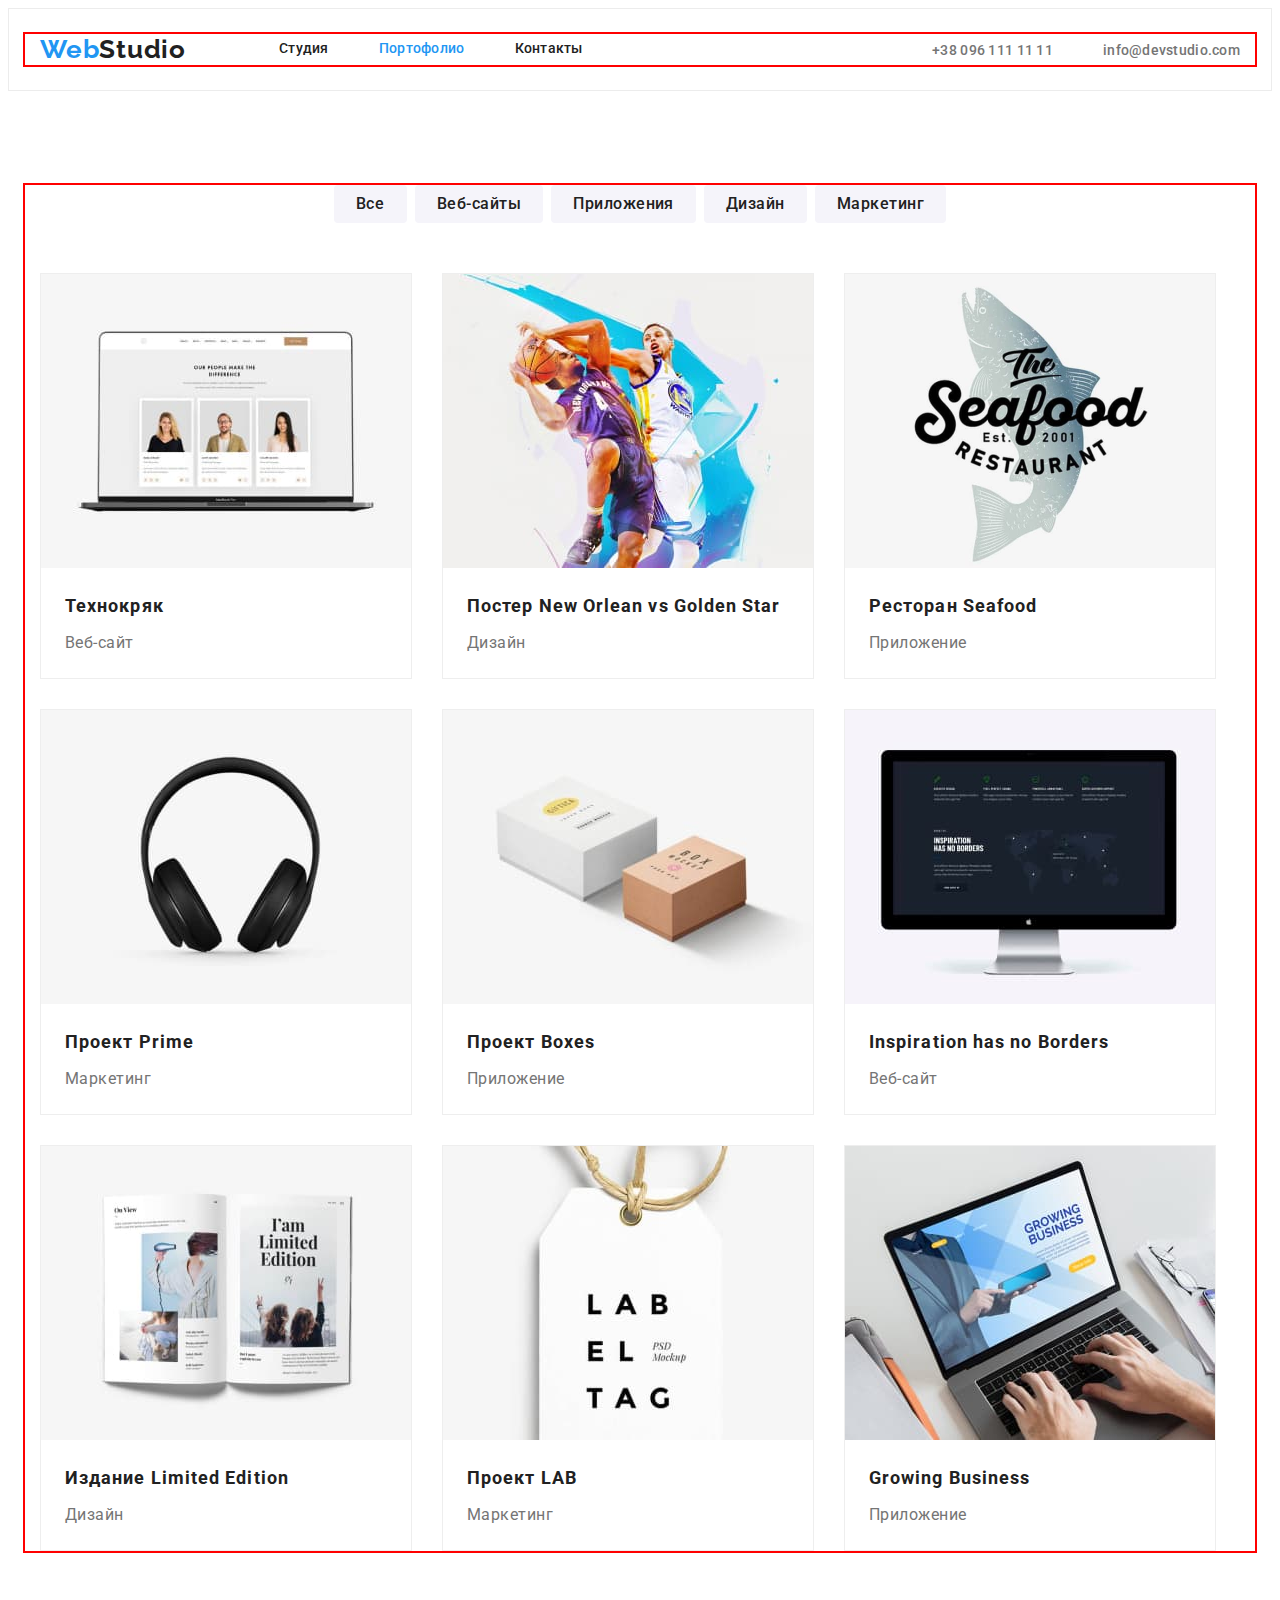
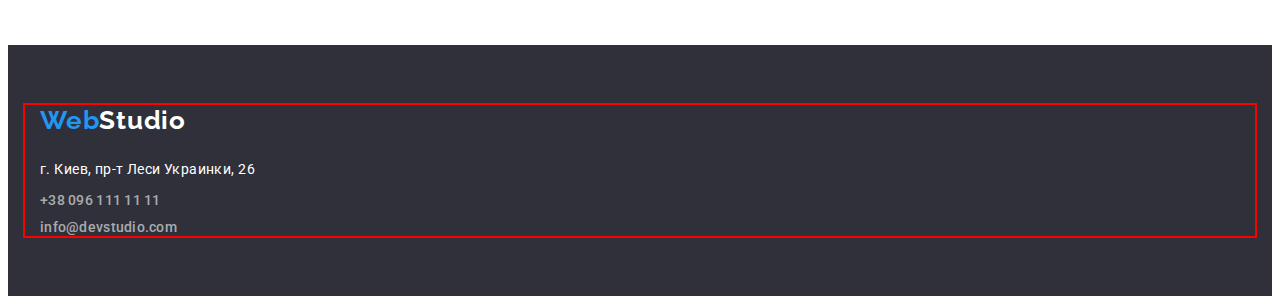
==== portfolio.html @ a1e70c5a "start" ====
<!DOCTYPE html>
<html lang="ru">
  <head>
    <meta charset="UTF-8" />
    <meta http-equiv="X-UA-Compatible" content="IE=edge" />
    <meta name="viewport" content="width=device-width, initial-scale=1.0" />
    <title>Document</title>
    <link rel="preconnect" href="https://fonts.googleapis.com" />
    <link rel="preconnect" href="https://fonts.gstatic.com" crossorigin />
    <link
      href="https://fonts.googleapis.com/css2?family=Raleway:wght@700&family=Roboto:wght@400;500;700;900&display=swap"
      rel="stylesheet"
    />
    <link
      rel="stylesheet"
      href="https://cdnjs.cloudflare.com/ajax/libs/modern-normalize/1.1.0/modern-normalize.min.css"
      integrity="sha512-wpPYUAdjBVSE4KJnH1VR1HeZfpl1ub8YT/NKx4PuQ5NmX2tKuGu6U/JRp5y+Y8XG2tV+wKQpNHVUX03MfMFn9Q=="
      crossorigin="anonymous"
      referrerpolicy="no-referrer"
    />
    <link rel="stylesheet" href="./css/recet.css" />
    <link rel="stylesheet" href="./css/styles.css" />
  </head>
  <body>
    <!--Шапка-->
    <header class="flex-header">
      <div class="container flex-header-nav">
        <nav class="navigation">
          <a href="./index.html" class="logotype link"
            ><span class="accent">Web</span>Studio</a
          >
          <ul class="header-link list">
            <li class="header-link-item">
              <a href="./index.html" class="link">Студия</a>
            </li>
            <li class="header-link-item">
              <a href="./portfolio.html" class="link curren">Портофолио</a>
            </li>
            <li class="header-link-item">
              <a href="" class="link">Контакты</a>
            </li>
          </ul>
        </nav>
        <ul class="list flex-contact">
          <li class="flex-contact-item">
            <a href="tel:+380961111111" class="link link-tel"
              >+38 096 111 11 11</a
            >
          </li>
          <li class="flex-contact-item">
            <a href="mailto:info@devstudio.com" class="link link-mail"
              >info@devstudio.com</a
            >
          </li>
        </ul>
      </div>
    </header>
    <main class="">
      
        <h1 class="visually-hidden">Портфолио</h1>
        <!--Фильтр-->
        <section class="flex-portfolio">
          <div class="container">
          <h2 class="second-btn-title visually-hidden">Кнопки</h2>
          <ul class="list second-btn">
            <li class="flex-second-btn">
              <button type="button" class="second-btn-item">Все</button>
            </li>
            <li class="flex-second-btn">
              <button type="button" class="second-btn-item">Веб-сайты</button>
            </li>
            <li class="flex-second-btn">
              <button type="button" class="second-btn-item">Приложения</button>
            </li>
            <li class="flex-second-btn">
              <button type="button" class="second-btn-item">Дизайн</button>
            </li>
            <li class="flex-second-btn">
              <button type="button" class="second-btn-item">Маркетинг</button>
            </li>
          </ul>
         

          <!--Проекты-->
        
          <h2 class="visually-hidden">Наши проекты</h2>

          <ul class="list flex-project">
            <li class="flex-project-item">
              <a href="" class="link">
                <img
                  src="./image/технокряк.jpg"
                  alt="экран ноутбука с командой"
                  class="flex-img-portfolio"
                  width="370"
                />
                <div class="flex-project-text">
                <h3 class="project-link-title">Технокряк</h3>
                <p class="project-link-item">Веб-сайт</p>
                </div>
              </a>
            </li>
            <li class="flex-project-item">
              <a href="" class="link">
                <img
                  src="./image/постерновыйорлеан.jpg"
                  alt="двое мужчин играют в баскетбол"
                  class="flex-img-portfolio"
                  width="370"
                />
                <div class="flex-project-text">
                <h3 class="project-link-title">
                  Постер <span>New Orlean vs Golden Star</span>
                </h3>
                <p class="project-link-item">Дизайн</p>
                </div>
              </a>
            </li>
            <li class="flex-project-item">
              <a href="" class="link">
                <img
                  src="./image/ресторан.jpg"
                  alt="изображение рыбы с надписями о ресторане"
                  class="flex-img-portfolio"
                  width="370"
                />
                <div class="flex-project-text">
                <h3 class="project-link-title">
                  Ресторан <span>Seafood</span>
                </h3>
                <p class="project-link-item">Приложение</p></div>
              </a>
            </li>
            <li class="flex-project-item">
              <a href="" class="link">
                <img
                  src="./image/проектпраим.jpg"
                  alt="наушники"
                  class="flex-img-portfolio"
                  width="370"
                />
                <div class="flex-project-text">
                <h3 class="project-link-title">Проект <span>Prime</span></h3>
                <p class="project-link-item">Маркетинг</p></div>
              </a>
            </li>
            <li class="flex-project-item">
              <a href="" class="link">
                <img
                  src="./image/проекткоробка.jpg"
                  alt="две картонных коробки"
                  class="flex-img-portfolio"
                  width="370"
                />
                <div class="flex-project-text">
                <h3 class="project-link-title">Проект <span>Boxes</span></h3>
                <p class="project-link-item">Приложение</p></div>
              </a>
            </li>
            <li class="flex-project-item">
              <a href="" class="link">
                <img
                  src="./image/вдохновение.jpg"
                  alt="экран монитора с картой мира"
                  class="flex-img-portfolio"
                  width="370"
                />
                <div class="flex-project-text">
                <h3 class="project-link-title">
                  <span>Inspiration has no Borders</span>
                </h3>
                <p class="project-link-item">Веб-сайт</p></div>
              </a>
            </li>
            <li class="flex-project-item">
              <a href="" class="link">
                <img
                  src="./image/издание.jpg"
                  alt="разворот книги"
                  class="flex-img-portfolio"
                  width="370"
                />
                <div class="flex-project-text">
                <h3 class="project-link-title">
                  Издание <span>Limited Edition</span>
                </h3>
                <p class="project-link-item">Дизайн</p></div>
              </a>
            </li>
            <li class="flex-project-item">
              <a href="" class="link">
                <img
                  src="./image/проектлаб.jpg"
                  alt="бумажная этикетка"
                  class="flex-img-portfolio"
                  width="370"
                />
                <div class="flex-project-text">
                <h3 class="project-link-title">Проект <span>LAB</span></h3>
                <p class="project-link-item">Маркетинг</p></div>
              </a>
            </li>
            <li class="flex-project-item">
              <a href="" class="link">
                <img
                  src="./image/бизнес.jpg"
                  alt="мужчина работает на ноутбуке"
                  class="flex-img-portfolio"
                  width="370"
                />
                <div class="flex-project-text">
                <h3 class="project-link-title">
                  <span>Growing Business</span>
                </h3>
                <p class="project-link-item">Приложение</p></div>
              </a>
            </li>
          </ul>
        </section>
      </div>
    </main>
    <!--Футер-->
    <footer class="footer">
      <div class="container flex-footer">
        <a href="./index.html" class="logotype link logotype-footer"
          ><span class="accent">Web</span>Studio
        </a>

        <address class="address-text-footer">
          г. Киев, пр-т Леси Украинки, 26
        </address>
        <address class="address-nav">
          <a href="tel:+380961111111" class="link link-tel footer-tel"
            >+38 096 111 11 11</a
          >
          <a href="mailto:info@devstudio.com" class="link link-mail footer-mail"
            >info@devstudio.com</a
          >
        </address>
      </div>
    </footer>
  </body>
</html>
---- css/recet.css ----
p,
h1,
h2,
h3,
h4,
h5,
h6 {
  margin: 0;
}
ul,
ol {
  margin: 0;
  padding-left: 0;
}
button {
  cursor: pointer;
}
---- css/styles.css ----
/* цвет акцент color: #2196F3; 
основной цвет текста color: #212121;
вторичный цвет текста color: #757575;
белый цвет текста  на темном фоне color: #FFFFFF;
цвет для телефона в футере color: rgba(255, 255, 255, 0.6);
основной цвет фона background: #FFFFFF;
дополнительный цвет фона background: #F5F4FA;
цвет фона  футера background: #2F303A;
цает кнопки активное состояние background: #2196F3;
цвет кнопки пассивное состояние background: #F5F4FA;
 */
:root {
  --header-text-color: #212121;
  --second-text-color: #757575;
  --accent-text-color: #2196f3;
  --white-text-color: #ffffff;
  --footer-text-tel-color: rgba(255, 255, 255, 0.6);
  --header-background: #ffffff;
  --second-background: #f5f4fa;
  --darck-background: #2f303a;
  --hero-button-text-color: #ffffff;
  --hero-button-background: #2196f3;
  --second-button-text-color: #212121;
  --button-active-background: #2196f3;
  --button-inactive-background: #f5f4fa;
}
body {
  font-family: "Roboto", sans-serif;
  color: #212121;
  background: var(--header-background);
}
.list {
  list-style: none;
}
.link {
  text-decoration: none;
  color: #212121;
}
.link.curren {
  color: #2196f3;
}
.container {
  width: 1200px;
  padding-left: 15px;
  padding-right: 15px;
  margin: 0 auto;
  outline: 2px solid red;
}
.visually-hidden {
  position: absolute;
  white-space: nowrap;
  width: 1px;
  height: 1px;
  overflow: hidden;
  border: 0;
  padding: 0;
  clip: rest(0 0 0 0);
  clip-path: inset(50%);
  margin: -1px;
}
/* ----------------Header------------------ */
.logotype {
  font-family: Raleway;
  font-style: normal;
  font-weight: 700;
  font-size: 26px;
  line-height: 1.19;
  letter-spacing: 0.03em;
  color: var(--header-text-color);
}
.logotype .accent {
  color: var(--accent-text-color);
}

.header-link {
  display: flex;

  margin-left: 93px;
  font-weight: 500;
  font-size: 14px;
  line-height: 1.14;
  letter-spacing: 0.02em;
  color: var(--header-text-color);
}
.header-link-item:not(:last-child) {
  margin-right: 50px;
}

.header-link .link:hover,
.header-link .link:focus {
  color: var(--accent-text-color);
}
.header-link .link {
  display: block;
}
.link.link-tel,
.link.link-mail {
  font-weight: 500;
  font-size: 14px;
  line-height: 1.14;
  letter-spacing: 0.02em;
  color: var(--second-text-color);
}
.link.link-tel:hover,
.link.link-mail:hover,
.link.link-tel:focus,
.link.link-mail:focus {
  color: var(--accent-text-color);
}
.flex-header-nav,
.navigation,
.flex-contact {
  display: flex;
}
.flex-header {
  padding-top: 25px;
  padding-bottom: 25px;
  border: 1px solid #ececec;
}
.flex-header-nav,
.navigation {
  align-items: center;
}
.flex-contact {
  margin-left: auto;
}
.flex-contact-item:not(:last-child) {
  margin-right: 50px;
}

/* -----------------------------Hero------------------------------ */
.hero {
  background: var(--darck-background);
}
.hero-flex {
  padding-top: 200px;
  padding-bottom: 280px;
}
.hero .hero-title {
  font-weight: 900;
  font-size: 44px;
  margin-left: 252px;
  margin-right: 252px;
  line-height: 1.36;
  text-align: center;
  letter-spacing: 0.06em;
  text-transform: uppercase;
  color: var(--white-text-color);
}
.hero-button {
  min-width: 200px;
  min-height: 50px;
  border-radius: 4px;
  border: 1px solid transparent;
  margin-left: 485px;
  margin-right: 485px;
  margin-top: 40px;
  font-family: inherit;
  font-weight: 700;
  font-size: 16px;
  line-height: 1.87;

  text-align: center;
  letter-spacing: 0.06em;
  color: var(--hero-button-text-color);
  background: var(--hero-button-background);
}

.hero-button:hover,
.hero-button:focus {
  background: #188ce8;
}
/* -----------------------Особенности--------------------------- */
.flex-propet {
  padding-top: 94px;
  padding-bottom: 94px;
}
.flex-propet-list {
  display: flex;
}
.propet-item:not(:last-child) {
  margin-right: 30px;
}
.propet-title {
  margin-bottom: 10px;
  font-weight: 700;
  font-size: 14px;
  line-height: 1.14;
  letter-spacing: 0.03em;
  text-transform: uppercase;
  color: var(--header-text-color);
}
.propet-text {
  display: inline-block;
  min-width: 270px;
  min-height: 75px;
  font-weight: normal;
  font-size: 14px;
  line-height: 1.71;
  letter-spacing: 0.03em;
  color: var(--second-text-color);
}
/* ----------------------Чем занимаемся------------------------- */

.flex-work {
  padding-bottom: 94px;
  padding-top: 2px;
}
.section-title {
  font-weight: 700;
  font-size: 36px;
  line-height: 1.17;
  text-align: center;
  letter-spacing: 0.03em;
  color: var(--header-text-color);
}
.picture-work {
  display: flex;
}
.work-title {
  margin-bottom: 50px;
}
.img-work-item {
  display: block;
  width: 370px;
  height: 294px;
}
.img-work-item:not(:last-child) {
  margin-right: 30px;
}
/* ----------------Команда------------------------------------ */
.comand {
  background: var(--second-background);
  padding-top: 94px;
  padding-bottom: 94px;
}
.title-author {
  margin-bottom: 50px;
}
.flex-author {
  display: flex;
}
.author-item {
  flex-direction: column;
  min-width: 270px;
  min-height: 368px;
  box-shadow: 0px 1px 3px rgba(0, 0, 0, 0.12), 0px 1px 1px rgba(0, 0, 0, 0.14),
    0px 2px 1px rgba(0, 0, 0, 0.2);
  border-radius: 0px 0px 4px 4px;
}
.author-item:not(:last-child) {
  margin-right: 30px;
}
.img-author {
  display: block;
  width: 270px;
  height: 260px;
}
.flex-author-text {
  padding-top: 30px;
  padding-bottom: 30px;
}

.author-title {
  font-weight: 500;
  font-size: 16px;
  line-height: 1.19;
  text-align: center;
  letter-spacing: 0.03em;
  color: var(--header-text-color);

  margin-bottom: 10px;
}
.profession {
  font-weight: 400;
  font-size: 16px;
  line-height: 1.19;
  text-align: center;
  letter-spacing: 0.03em;
  color: var(--second-text-color);
}
/* ---------------Кнопки Портфолио------------------------- */

.flex-portfolio {
  padding-top: 94px;
  padding-bottom: 94px;
}
.second-btn {
  display: flex;
  justify-content: center;
}
.flex-second-btn:not(:last-child) {
  margin-right: 8px;
}
.second-btn-item {
  min-width: 73px;
  min-height: 38px;
  border-radius: 4px;
  border: none;
  display: flex;
  padding: 6px 22px;
  font-family: inherit;
  font-weight: 500;
  font-size: 16px;
  line-height: 1.62;
  text-align: center;
  letter-spacing: 0.03em;
  color: var(--second-button-text-color);
  background: var(--button-inactive-background);
}

.second-btn .second-btn-item:hover,
.second-btn .second-btn-item:focus {
  color: var(--hero-button-text-color);
  background: var(--button-active-background);
}
/* ---------------------Наши проекты в портофолио----------------------- */

.flex-project {
  display: flex;
  flex-wrap: wrap;
  margin-top: 50px;
}
.flex-project-item {
  width: 370px;
  height: 404px;
  margin-bottom: 30px;
  margin-right: 30px;
  border: 1px solid #eeeeee;
}
.flex-project-item:nth-child(3n) {
  margin-right: 0;
}
.flex-project-item:nth-last-child(-n + 3) {
  margin-bottom: 0;
}
.flex-img-portfolio {
  display: block;
  width: 370px;
  height: 294px;
}
.flex-project-text {
  padding: 20px 24px;
}
.project-link-title {
  font-weight: bold;
  font-size: 18px;
  line-height: 2;
  letter-spacing: 0.06em;
  color: var(--header-text-color);
}
.project-link-item {
  margin-top: 4px;
  font-weight: normal;
  font-size: 16px;
  line-height: 1.87;
  letter-spacing: 0.03em;
  color: var(--second-text-color);
}
/* ----------------------Footer---------------------------- */
.footer {
  background: var(--darck-background);
  padding-top: 60px;
  padding-bottom: 60px;
}
.flex-footer {
  display: flex;
  flex-direction: column;
}
.address-nav {
  display: flex;
  flex-direction: column;
}
.logotype.logotype-footer {
  color: var(--white-text-color);
  margin-bottom: 22px;
}
.address-text-footer {
  font-weight: 400;
  font-size: 14px;
  line-height: 1.71;
  letter-spacing: 0.03em;
  color: var(--white-text-color);
  font-style: normal;
  margin-bottom: 11px;
}
.footer-tel {
  margin-bottom: 11px;
}
.address-nav .footer-tel,
.address-nav .footer-mail {
  color: var(--footer-text-tel-color);
  font-style: normal;
}
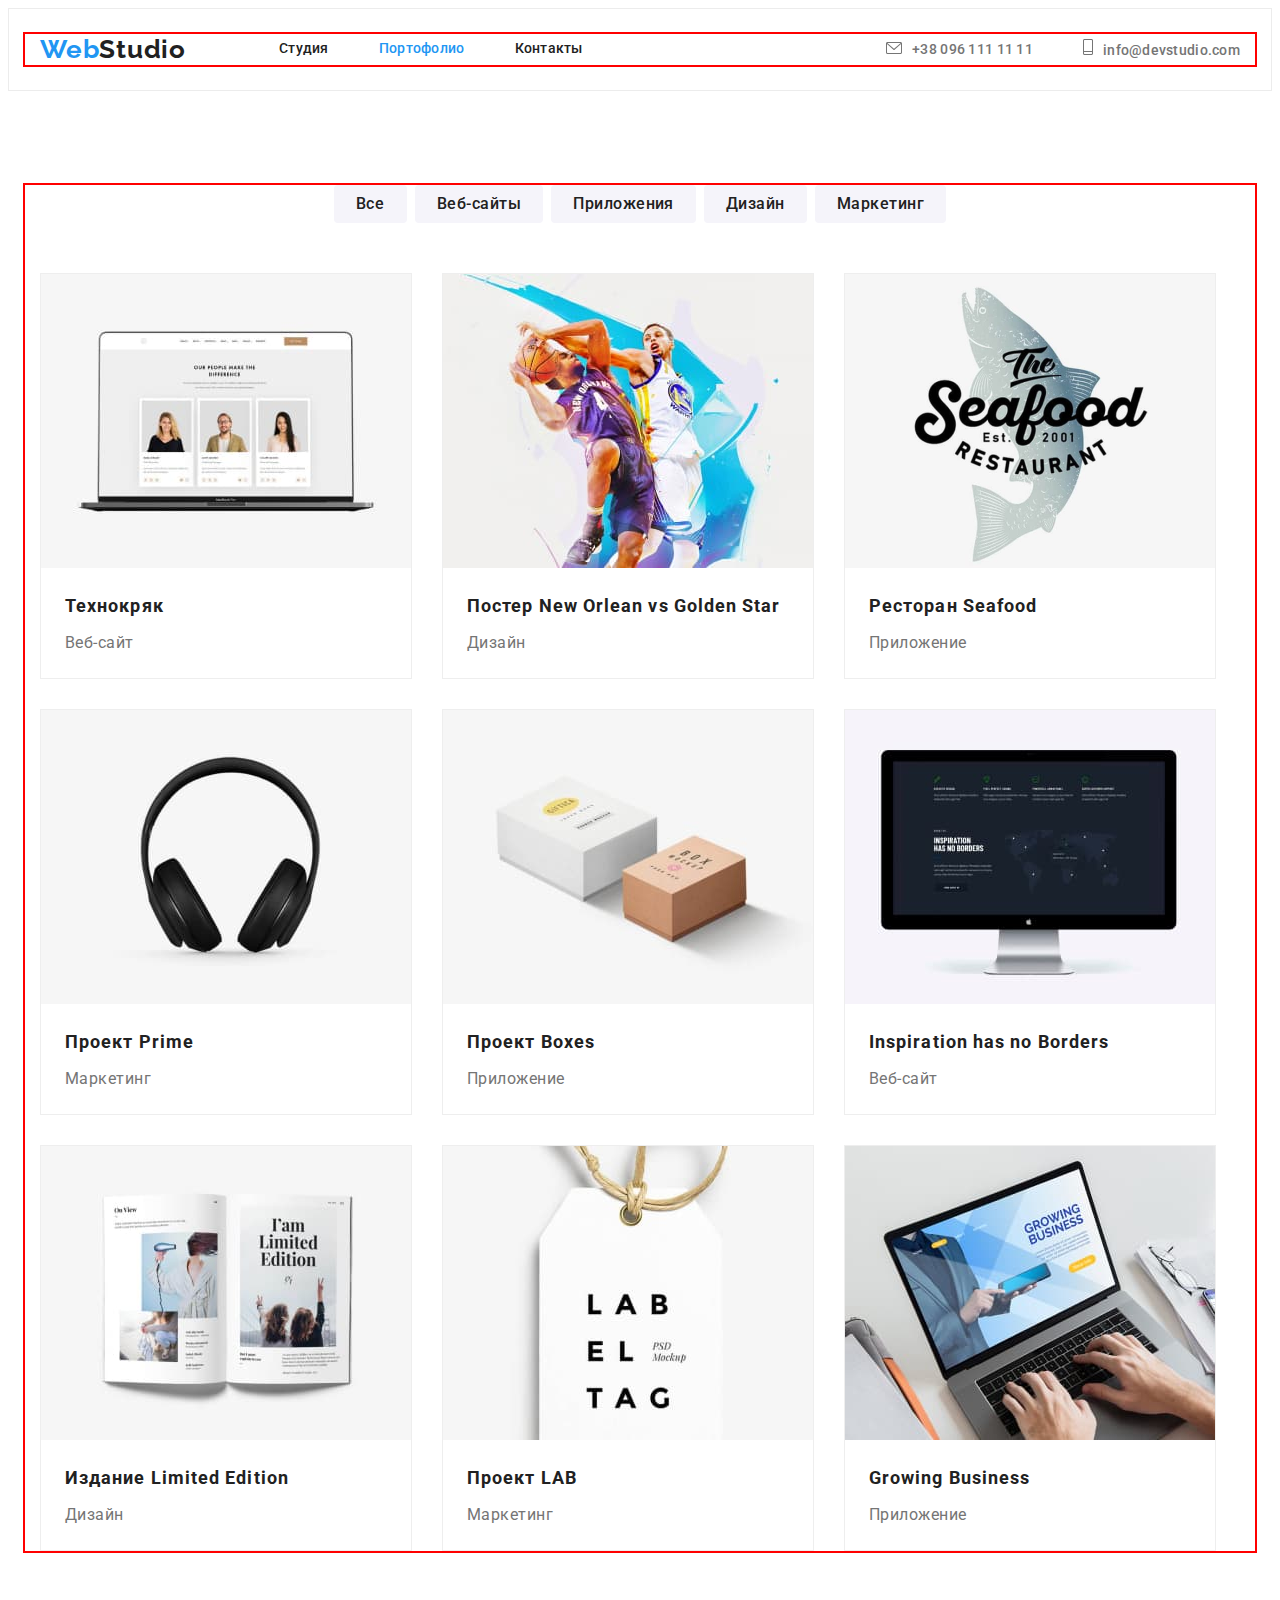
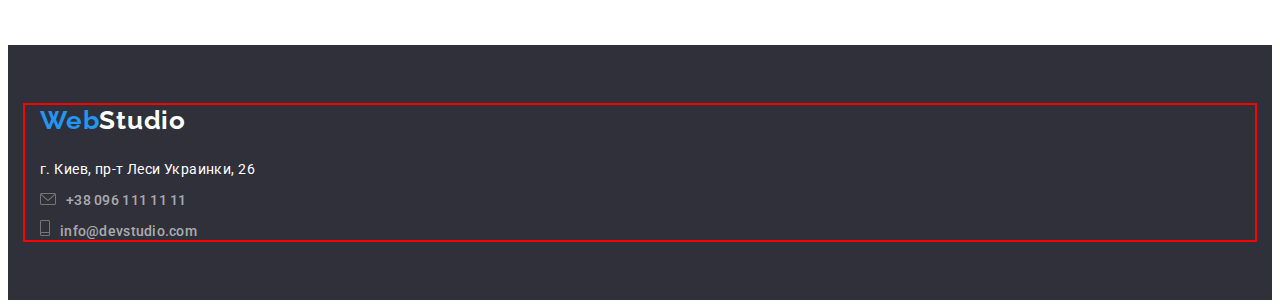
==== commit 10021dd2: "iconmoon" ====
--- a/portfolio.html
+++ b/portfolio.html
@@ -44,8 +44,8 @@
         <ul class="list flex-contact">
           <li class="flex-contact-item">
             <a href="tel:+380961111111" class="link link-tel"
-              >+38 096 111 11 11</a
-            >
+              >+38 096 111 11 11</a>
+            
           </li>
           <li class="flex-contact-item">
             <a href="mailto:info@devstudio.com" class="link link-mail"
--- a/css/styles.css
+++ b/css/styles.css
@@ -99,6 +99,7 @@
   font-size: 14px;
   line-height: 1.14;
   letter-spacing: 0.02em;
+  align-items: center;
   color: var(--second-text-color);
 }
 .link.link-tel:hover,
@@ -107,6 +108,27 @@
 .link.link-mail:focus {
   color: var(--accent-text-color);
 }
+.link.link-tel::before {
+  content: "";
+  display: inline-flex;
+  width: 16px;
+  height: 12px;
+  margin-right: 10px;
+  background-image: url("../image/lette.svg");
+  background-repeat: no-repeat;
+  background-position: center;
+}
+
+.link.link-mail::before {
+  content: "";
+  display: inline-flex;
+  width: 10px;
+  height: 16px;
+  margin-right: 10px;
+  background-image: url("../image/vector.svg");
+  background-repeat: no-repeat;
+  background-position: center;
+}
 .flex-header-nav,
 .navigation,
 .flex-contact {
@@ -131,6 +153,17 @@
 /* -----------------------------Hero------------------------------ */
 .hero {
   background: var(--darck-background);
+  background-image: linear-gradient(
+      rgba(47, 48, 58, 0.4),
+      rgba(47, 48, 58, 0.4)
+    ),
+    url(../image/hero.jpg);
+  background-repeat: no-repeat;
+  background-position: center;
+  background-size: cover;
+  max-height: 600px;
+  width: 1600px;
+  margin: 0 auto;
 }
 .hero-flex {
   padding-top: 200px;
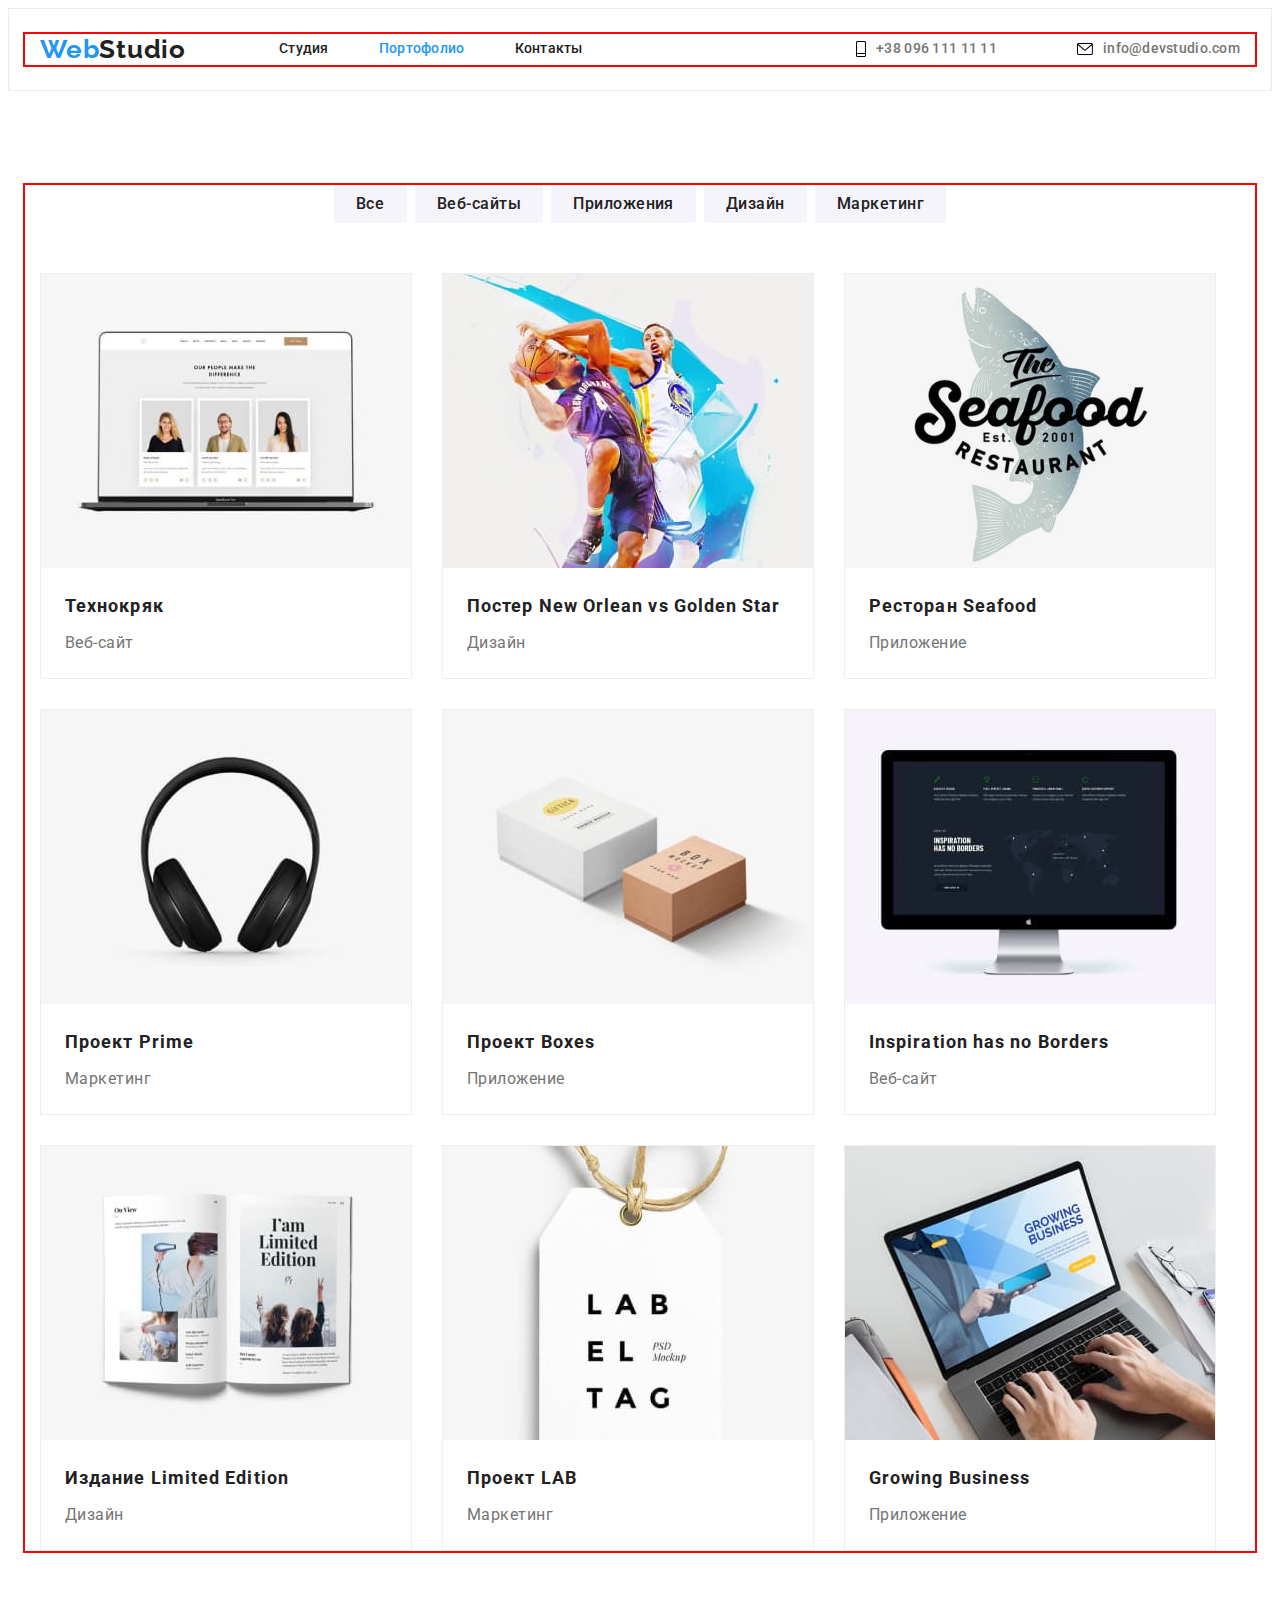
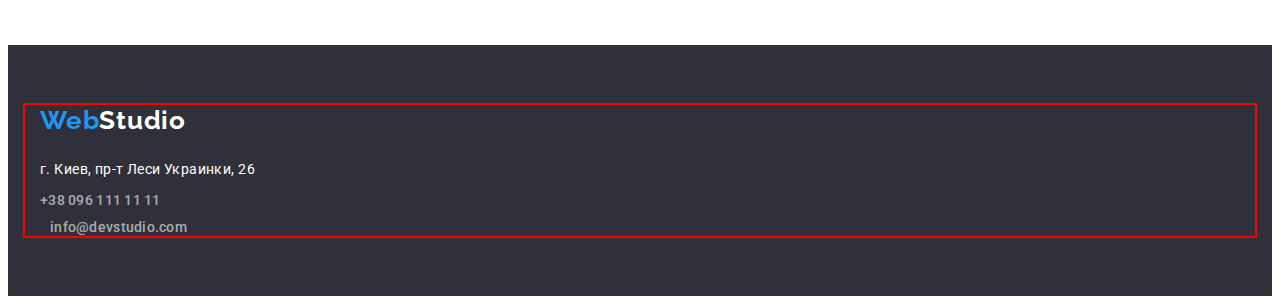
==== commit 05d7b033: "midle homework" ====
--- a/portfolio.html
+++ b/portfolio.html
@@ -23,7 +23,7 @@
   </head>
   <body>
     <!--Шапка-->
-    <header class="flex-header">
+   <header class="flex-header">
       <div class="container flex-header-nav">
         <nav class="navigation">
           <a href="./index.html" class="logotype link"
@@ -31,7 +31,7 @@
           >
           <ul class="header-link list">
             <li class="header-link-item">
-              <a href="./index.html" class="link">Студия</a>
+              <a href="./index.html" class="link ">Студия</a>
             </li>
             <li class="header-link-item">
               <a href="./portfolio.html" class="link curren">Портофолио</a>
@@ -43,11 +43,18 @@
         </nav>
         <ul class="list flex-contact">
           <li class="flex-contact-item">
+            <svg class="flex-tel-icon">
+              <use href="image/iconmoon.svg#icon-vector"></use>
+            </svg>
             <a href="tel:+380961111111" class="link link-tel"
-              >+38 096 111 11 11</a>
-            
+              >+38 096 111 11 11</a
+            >
           </li>
           <li class="flex-contact-item">
+            <svg class="flex-contact-icon">
+              <use href="image/iconmoon.svg#icon-lette"></use>
+            </svg>
+
             <a href="mailto:info@devstudio.com" class="link link-mail"
               >info@devstudio.com</a
             >
--- a/css/styles.css
+++ b/css/styles.css
@@ -108,27 +108,7 @@
 .link.link-mail:focus {
   color: var(--accent-text-color);
 }
-.link.link-tel::before {
-  content: "";
-  display: inline-flex;
-  width: 16px;
-  height: 12px;
-  margin-right: 10px;
-  background-image: url("../image/lette.svg");
-  background-repeat: no-repeat;
-  background-position: center;
-}
-
-.link.link-mail::before {
-  content: "";
-  display: inline-flex;
-  width: 10px;
-  height: 16px;
-  margin-right: 10px;
-  background-image: url("../image/vector.svg");
-  background-repeat: no-repeat;
-  background-position: center;
-}
+
 .flex-header-nav,
 .navigation,
 .flex-contact {
@@ -146,8 +126,32 @@
 .flex-contact {
   margin-left: auto;
 }
+
 .flex-contact-item:not(:last-child) {
   margin-right: 50px;
+}
+.flex-contact-icon {
+  width: 16px;
+  height: 12px;
+}
+.flex-contact-item {
+  display: flex;
+  align-items: center;
+  margin-left: 30px;
+}
+.flex-tel-icon {
+  width: 10px;
+  height: 16px;
+  margin-right: 10px;
+}
+.link.link-mail {
+  margin-left: 10px;
+}
+.flex-contact-item:hover .flex-tel-icon {
+  fill: var(--accent-text-color);
+}
+.flex-contact-item:hover .flex-contact-icon {
+  fill: var(--accent-text-color);
 }
 
 /* -----------------------------Hero------------------------------ */
@@ -162,7 +166,7 @@
   background-position: center;
   background-size: cover;
   max-height: 600px;
-  width: 1600px;
+  max-width: 1600px;
   margin: 0 auto;
 }
 .hero-flex {
@@ -233,6 +237,22 @@
   letter-spacing: 0.03em;
   color: var(--second-text-color);
 }
+.propet-icon {
+  display: flex;
+  width: 270px;
+  height: 120px;
+  background: #f5f4fa;
+  border-radius: 4px;
+  justify-content: center;
+  padding-top: 25px;
+  padding-bottom: 25px;
+  margin-bottom: 30px;
+}
+.propet-icon-item {
+  display: block;
+  width: 70px;
+  height: 70px;
+}
 /* ----------------------Чем занимаемся------------------------- */
 
 .flex-work {
@@ -277,6 +297,7 @@
   flex-direction: column;
   min-width: 270px;
   min-height: 368px;
+  background-color: var(--header-background);
   box-shadow: 0px 1px 3px rgba(0, 0, 0, 0.12), 0px 1px 1px rgba(0, 0, 0, 0.14),
     0px 2px 1px rgba(0, 0, 0, 0.2);
   border-radius: 0px 0px 4px 4px;
@@ -312,6 +333,36 @@
   letter-spacing: 0.03em;
   color: var(--second-text-color);
 }
+.author-icon-list {
+  display: flex;
+  justify-content: center;
+}
+.author-icon-item + .author-icon-item {
+  margin-left: 10px;
+}
+.author-icon-item {
+  margin-top: 16px;
+}
+.author-icon-link:hover {
+  background-color: var(--button-active-background);
+}
+.author-icon-link:hover .author-icon {
+  fill: var(--white-text-color);
+}
+.author-icon-link {
+  display: flex;
+  justify-content: center;
+  align-items: center;
+  width: 44px;
+  height: 44px;
+  background-color: var(--header-background);
+  border-radius: 50%;
+  /* outline: 1px solid red; */
+}
+.author-icon {
+  fill: var(--second-text-color);
+}
+
 /* ---------------Кнопки Портфолио------------------------- */
 
 .flex-portfolio {
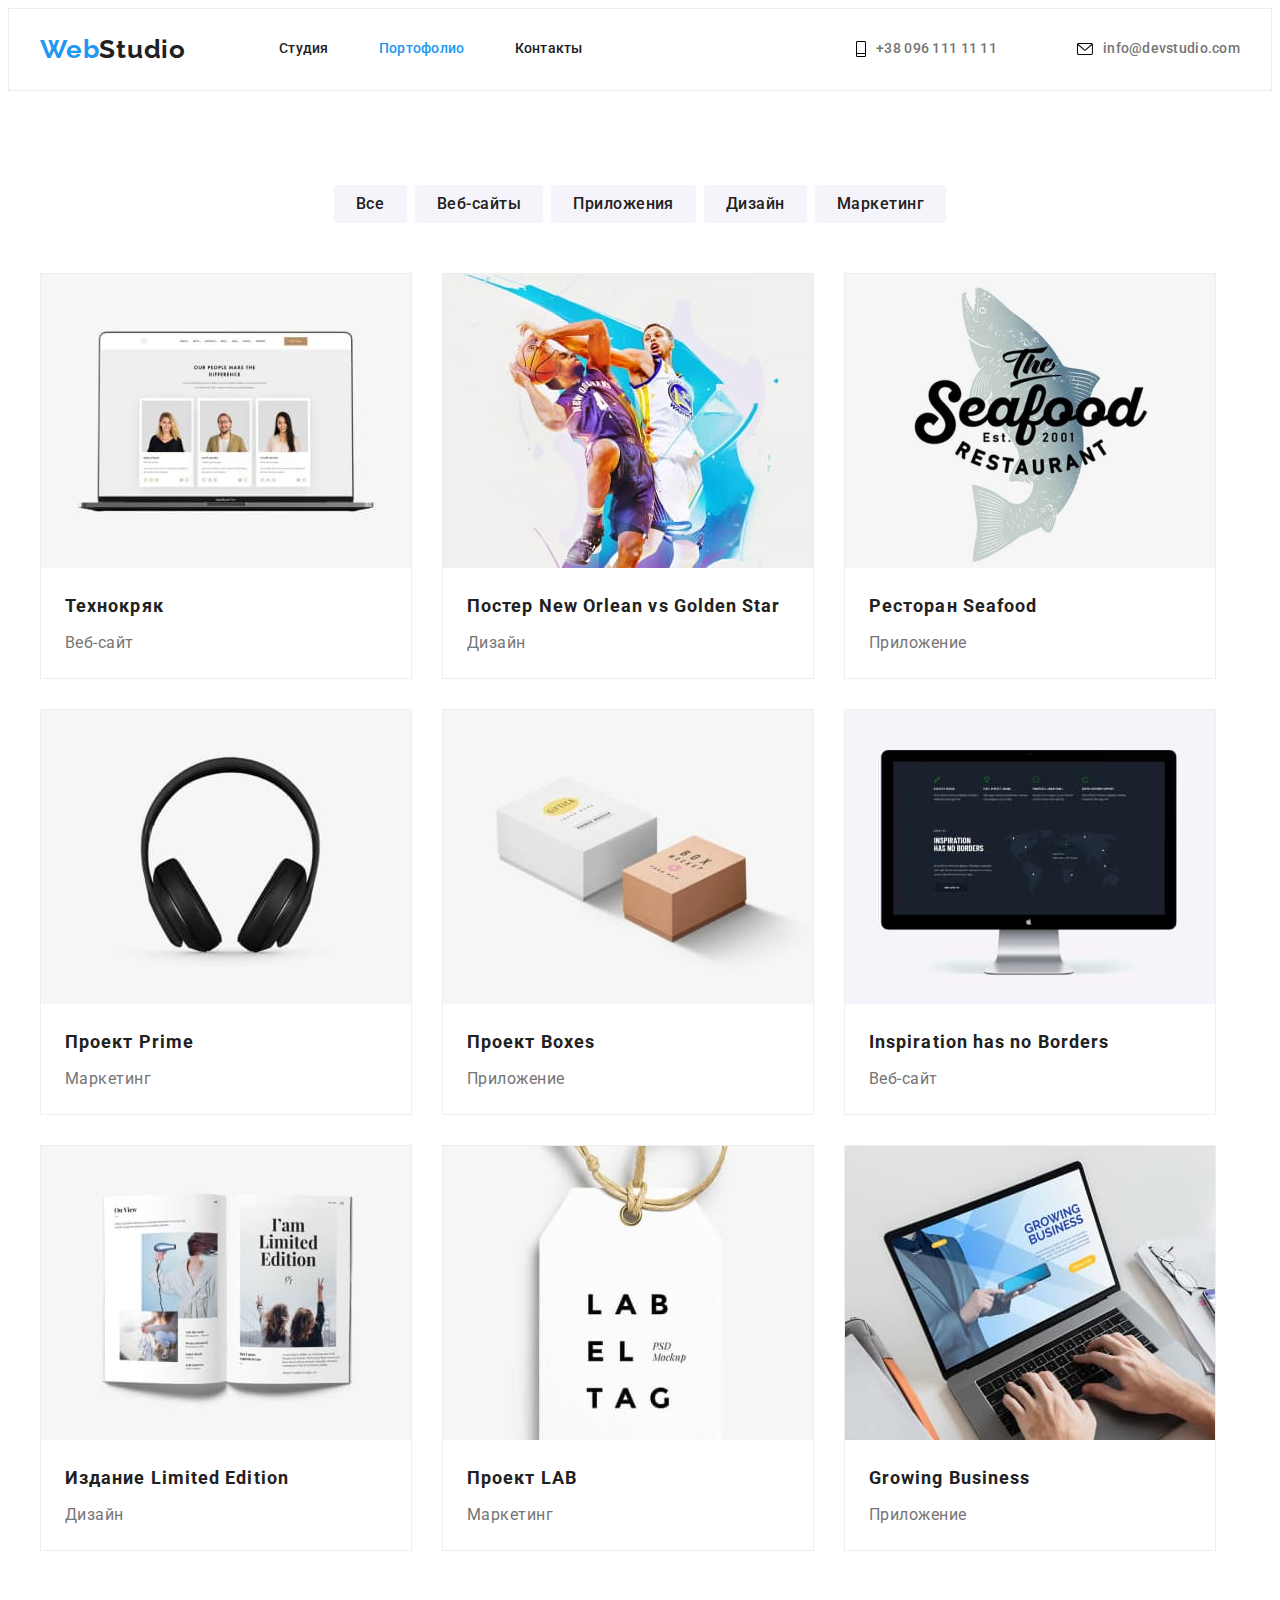
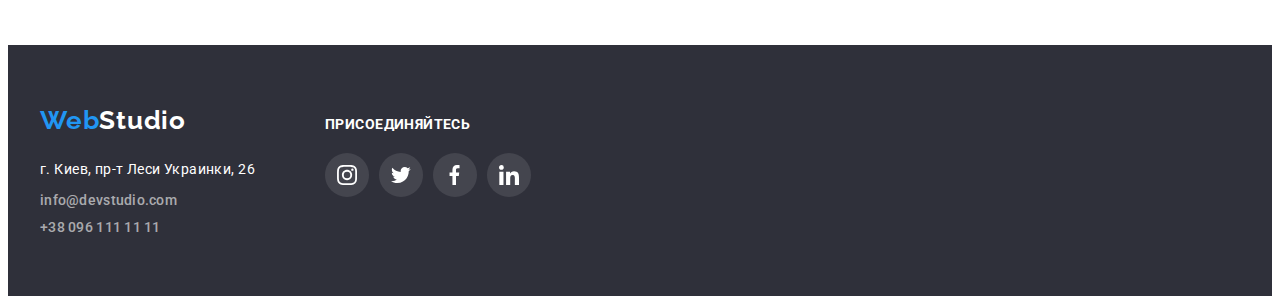
==== commit ca02dd70: "first variant" ====
--- a/portfolio.html
+++ b/portfolio.html
@@ -228,22 +228,60 @@
     </main>
     <!--Футер-->
     <footer class="footer">
-      <div class="container flex-footer">
-        <a href="./index.html" class="logotype link logotype-footer"
-          ><span class="accent">Web</span>Studio
-        </a>
-
-        <address class="address-text-footer">
-          г. Киев, пр-т Леси Украинки, 26
-        </address>
-        <address class="address-nav">
-          <a href="tel:+380961111111" class="link link-tel footer-tel"
-            >+38 096 111 11 11</a
-          >
-          <a href="mailto:info@devstudio.com" class="link link-mail footer-mail"
-            >info@devstudio.com</a
-          >
-        </address>
+      <div class="container footer-sectioun">
+        <div class="flex-footer">
+          <a href="./index.html" class="logotype link logotype-footer"
+            ><span class="accent">Web</span>Studio
+          </a>
+
+          <address class="address-text-footer">
+            г. Киев, пр-т Леси Украинки, 26
+          </address>
+          <address class="address-nav">
+            <a
+              href="mailto:info@devstudio.com"
+              class="link link-mail footer-mail"
+              >info@devstudio.com</a
+            >
+            <a href="tel:+380961111111" class="link link-tel footer-tel"
+              >+38 096 111 11 11</a
+            >
+          </address>
+        </div>
+        <div class="footer-right">
+          <h3 class="footer-right-title">Присоединяйтесь</h3>
+
+          <ul class="list footer-icon-list">
+            <li class="footer-icon-item">
+              <a href="" class="footer-icon-link">
+                <svg class="footer-icon" width="20" height="20">
+                  <use href="image/iconmoon.svg#icon-instagram"></use>
+                </svg>
+              </a>
+            </li>
+            <li class="footer-icon-item">
+              <a href="" class="footer-icon-link"
+                ><svg class="footer-icon" width="20" height="20">
+                  <use href="image/iconmoon.svg#icon-twiter"></use>
+                </svg>
+              </a>
+            </li>
+            <li class="footer-icon-item">
+              <a href="" class="footer-icon-link"
+                ><svg class="footer-icon" width="20" height="20">
+                  <use href="image/iconmoon.svg#icon-facebook"></use>
+                </svg>
+              </a>
+            </li>
+            <li class="footer-icon-item">
+              <a href="" class="footer-icon-link"
+                ><svg class="footer-icon" width="20" height="20">
+                  <use href="image/iconmoon.svg#icon-linkedin"></use>
+                </svg>
+              </a>
+            </li>
+          </ul>
+        </div>
       </div>
     </footer>
   </body>
--- a/css/styles.css
+++ b/css/styles.css
@@ -44,7 +44,7 @@
   padding-left: 15px;
   padding-right: 15px;
   margin: 0 auto;
-  outline: 2px solid red;
+  /* outline: 2px solid red; */
 }
 .visually-hidden {
   position: absolute;
@@ -133,6 +133,7 @@
 .flex-contact-icon {
   width: 16px;
   height: 12px;
+  margin-right: 10px;
 }
 .flex-contact-item {
   display: flex;
@@ -144,9 +145,7 @@
   height: 16px;
   margin-right: 10px;
 }
-.link.link-mail {
-  margin-left: 10px;
-}
+
 .flex-contact-item:hover .flex-tel-icon {
   fill: var(--accent-text-color);
 }
@@ -346,7 +345,13 @@
 .author-icon-link:hover {
   background-color: var(--button-active-background);
 }
+.author-icon-link:focus {
+  background-color: var(--button-active-background);
+}
 .author-icon-link:hover .author-icon {
+  fill: var(--white-text-color);
+}
+.author-icon-link:focus .author-icon {
   fill: var(--white-text-color);
 }
 .author-icon-link {
@@ -360,9 +365,50 @@
   /* outline: 1px solid red; */
 }
 .author-icon {
-  fill: var(--second-text-color);
-}
-
+  fill: #afb1b8;
+}
+/* ---------------Постоянные клиенты------------------------ */
+.clients {
+  background-color: var(--header-background);
+  padding-top: 94px;
+  padding-bottom: 94px;
+}
+.client--icon-list {
+  display: flex;
+  justify-content: center;
+}
+.client-icon-item + .client-icon-item {
+  margin-left: 30px;
+}
+
+.client-icon-link {
+  display: flex;
+  justify-content: center;
+  align-items: center;
+  width: 170px;
+  height: 92px;
+  background-color: var(--header-background);
+  border: 1px solid #afb1b8;
+  box-sizing: border-box;
+  border-radius: 4px;
+}
+.client-icon {
+  width: 106px;
+  height: 60px;
+  fill: #afb1b8;
+}
+.client-icon-link:hover .client-icon {
+  fill: var(--accent-text-color);
+}
+.client-icon-link:focus .client-icon {
+  fill: var(--accent-text-color);
+}
+.client-icon-link:hover {
+  border: 1px solid var(--button-active-background);
+}
+.client-icon-link:focus {
+  border: 1px solid var(--button-active-background);
+}
 /* ---------------Кнопки Портфолио------------------------- */
 
 .flex-portfolio {
@@ -412,6 +458,11 @@
   margin-right: 30px;
   border: 1px solid #eeeeee;
 }
+.flex-project-item:hover {
+  box-sizing: border-box;
+  box-shadow: 0px 1px 1px rgba(0, 0, 0, 0.12), 0px 4px 4px rgba(0, 0, 0, 0.06),
+    1px 4px 6px rgba(0, 0, 0, 0.16);
+}
 .flex-project-item:nth-child(3n) {
   margin-right: 0;
 }
@@ -459,6 +510,7 @@
   color: var(--white-text-color);
   margin-bottom: 22px;
 }
+
 .address-text-footer {
   font-weight: 400;
   font-size: 14px;
@@ -469,10 +521,55 @@
   margin-bottom: 11px;
 }
 .footer-tel {
-  margin-bottom: 11px;
+  margin-top: 11px;
 }
 .address-nav .footer-tel,
 .address-nav .footer-mail {
   color: var(--footer-text-tel-color);
   font-style: normal;
 }
+.footer-sectioun {
+  display: flex;
+  align-items: baseline;
+}
+.footer-right-title {
+  font-weight: bold;
+  font-size: 14px;
+  line-height: 1.14;
+  letter-spacing: 0.03em;
+  text-transform: uppercase;
+  color: var(--white-text-color);
+}
+.footer-right {
+  margin-left: 70px;
+}
+.footer-icon-list {
+  display: flex;
+  justify-content: flex-start;
+}
+.footer-icon-item + .footer-icon-item {
+  margin-left: 10px;
+}
+.footer-icon-item {
+  margin-top: 20px;
+}
+.footer-icon-link:hover {
+  background-color: var(--button-active-background);
+}
+.footer-icon-link:focus {
+  background-color: var(--button-active-background);
+}
+
+.footer-icon-link {
+  display: flex;
+  justify-content: center;
+  align-items: center;
+  width: 44px;
+  height: 44px;
+  background-color: rgba(255, 255, 255, 0.1);
+  border-radius: 50%;
+  /* outline: 1px solid red; */
+}
+.footer-icon {
+  fill: var(--white-text-color);
+}
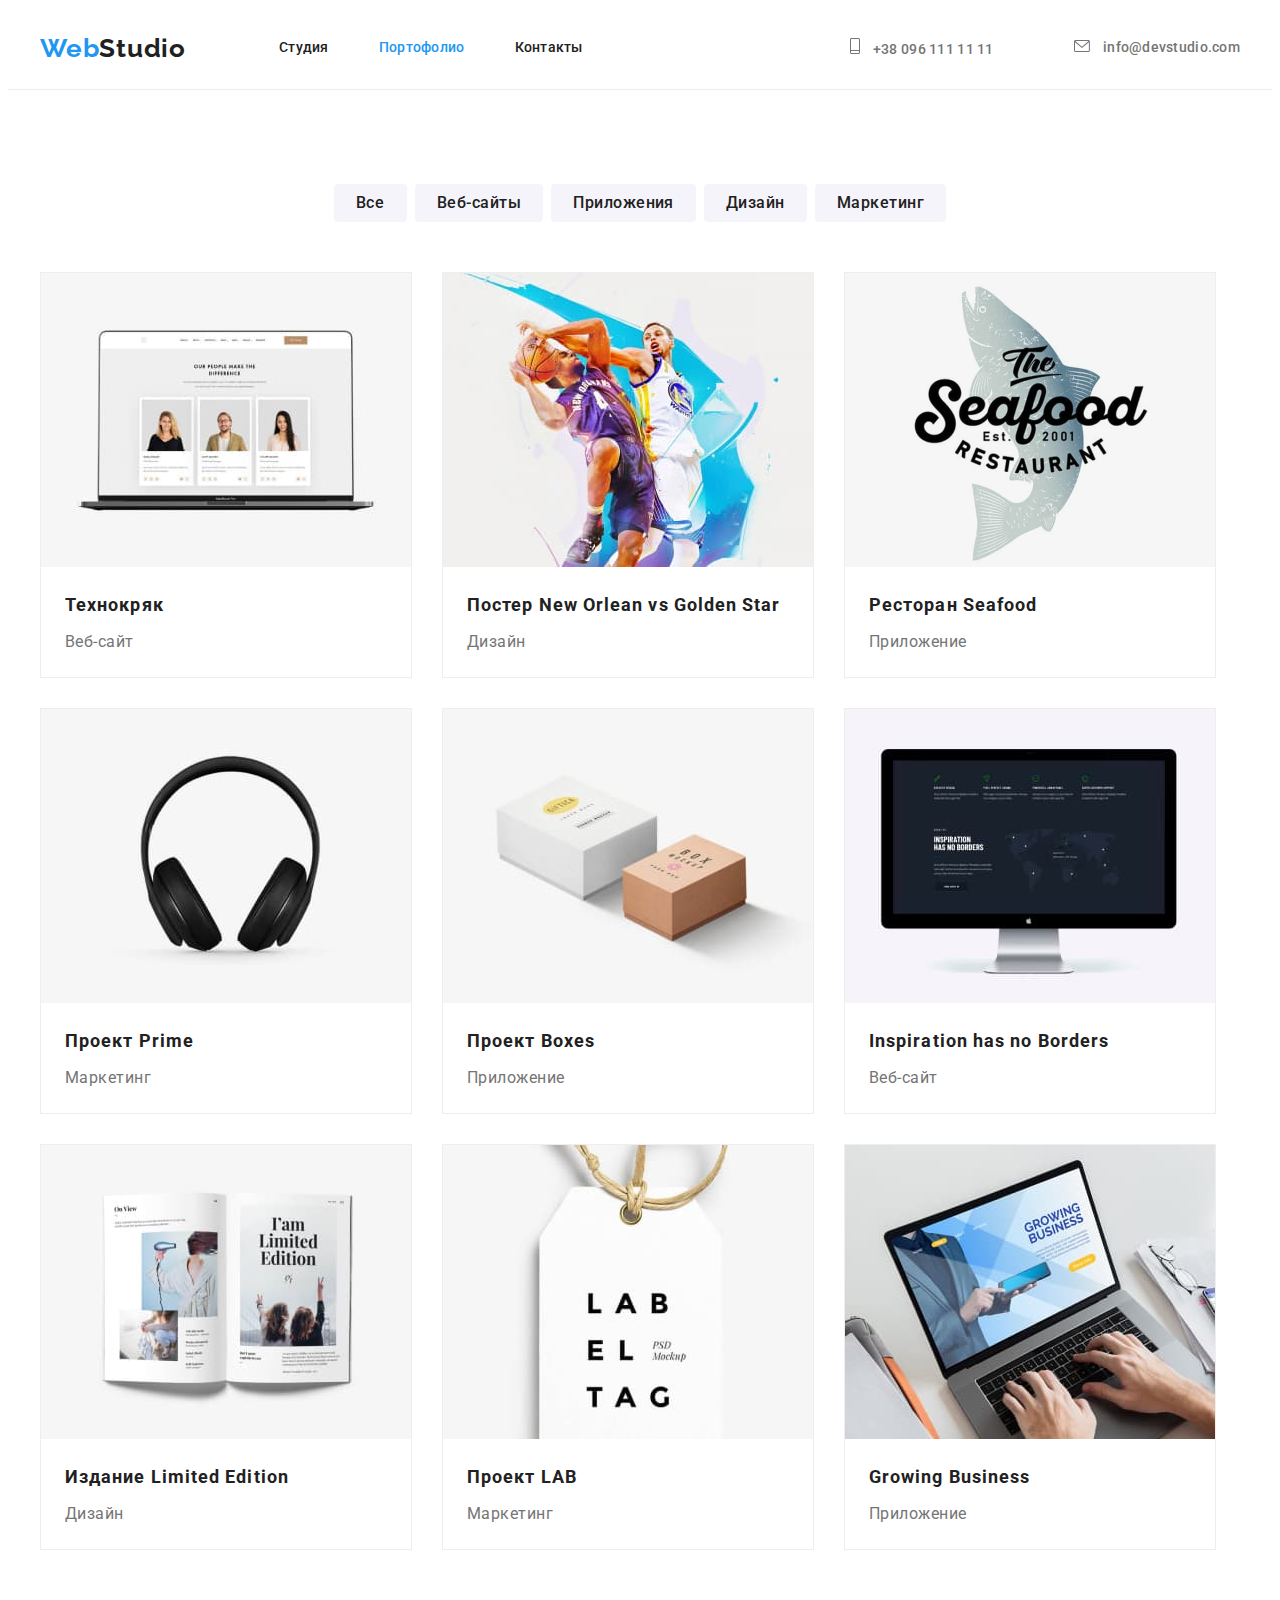
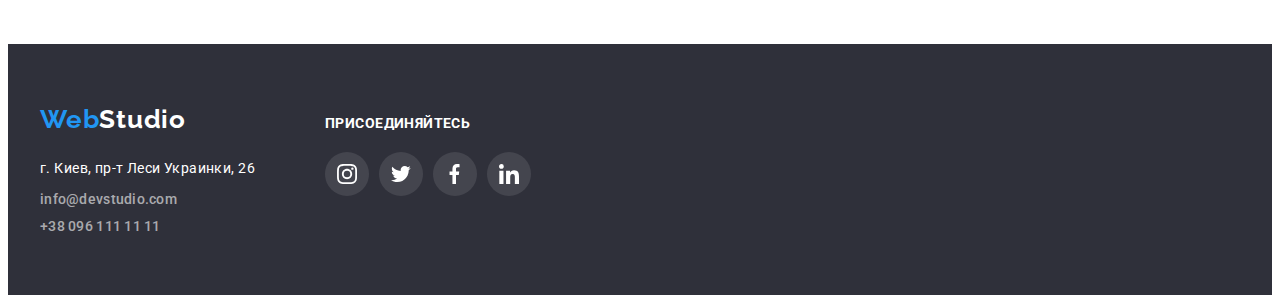
==== commit d0fb8bcd: "correct homework" ====
--- a/portfolio.html
+++ b/portfolio.html
@@ -41,22 +41,22 @@
             </li>
           </ul>
         </nav>
-        <ul class="list flex-contact">
+       <ul class="list flex-contact">
           <li class="flex-contact-item">
-            <svg class="flex-tel-icon">
-              <use href="image/iconmoon.svg#icon-vector"></use>
-            </svg>
-            <a href="tel:+380961111111" class="link link-tel"
-              >+38 096 111 11 11</a
+            <a href="tel:+380961111111" class="link link-tel">
+              <svg class="flex-tel-icon">
+                <use href="image/iconmoon.svg#icon-vector"></use>
+              </svg>
+              +38 096 111 11 11</a
             >
           </li>
+
           <li class="flex-contact-item">
-            <svg class="flex-contact-icon">
-              <use href="image/iconmoon.svg#icon-lette"></use>
-            </svg>
-
             <a href="mailto:info@devstudio.com" class="link link-mail"
-              >info@devstudio.com</a
+              ><svg class="flex-contact-icon">
+                <use href="image/iconmoon.svg#icon-lette"></use>
+              </svg>
+              info@devstudio.com</a
             >
           </li>
         </ul>
--- a/css/styles.css
+++ b/css/styles.css
@@ -117,7 +117,7 @@
 .flex-header {
   padding-top: 25px;
   padding-bottom: 25px;
-  border: 1px solid #ececec;
+  border-bottom: 1px solid #ececec;
 }
 .flex-header-nav,
 .navigation {
@@ -134,6 +134,7 @@
   width: 16px;
   height: 12px;
   margin-right: 10px;
+  fill: currentColor;
 }
 .flex-contact-item {
   display: flex;
@@ -144,13 +145,7 @@
   width: 10px;
   height: 16px;
   margin-right: 10px;
-}
-
-.flex-contact-item:hover .flex-tel-icon {
-  fill: var(--accent-text-color);
-}
-.flex-contact-item:hover .flex-contact-icon {
-  fill: var(--accent-text-color);
+  fill: currentColor;
 }
 
 /* -----------------------------Hero------------------------------ */
@@ -170,7 +165,7 @@
 }
 .hero-flex {
   padding-top: 200px;
-  padding-bottom: 280px;
+  padding-bottom: 200px;
 }
 .hero .hero-title {
   font-weight: 900;
@@ -243,8 +238,7 @@
   background: #f5f4fa;
   border-radius: 4px;
   justify-content: center;
-  padding-top: 25px;
-  padding-bottom: 25px;
+  align-items: center;
   margin-bottom: 30px;
 }
 .propet-icon-item {
